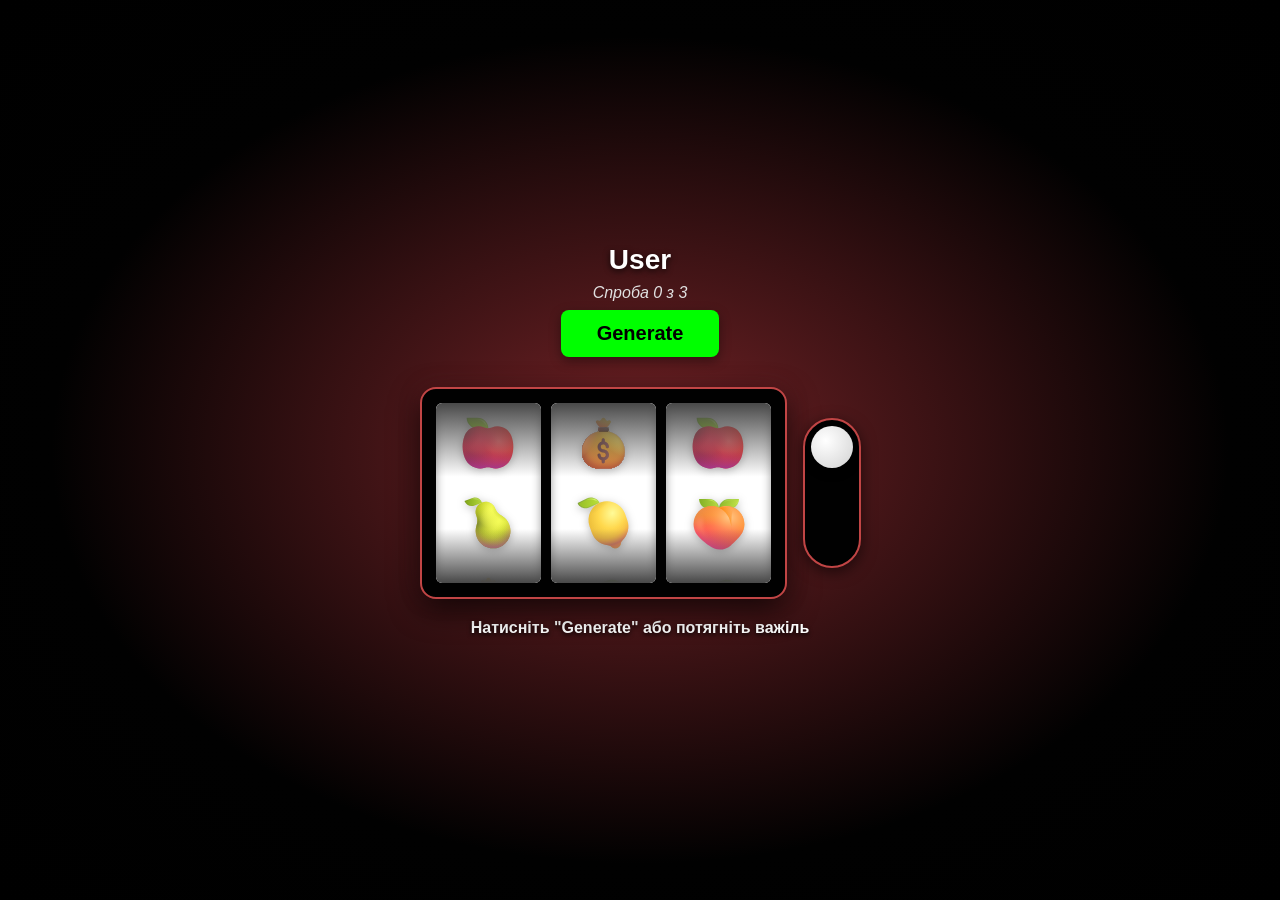
==== lab10/index.html @ eaf652bb "Додано лабораторну роботу № 10 (папка lab10)" ====
<!DOCTYPE html>
<html lang="uk">
<head>
    <meta charset="UTF-8">
    <meta name="viewport" content="width=device-width, initial-scale=1.0">
    <title>Лабораторна робота № 10 — Однорукий бандит</title>
    <link rel="stylesheet" href="style.css">
</head>
<body>
    <div class="game-container">
        <!-- Верхня панель: Гравець та спроби -->
        <div class="top-panel">
            <h1 class="player-title" id="user-name">User</h1>
            <div class="attempt-badge" id="attempt-info">Спроба 0 з 3</div>
            <button id="generate-btn" class="btn-generate">Generate</button>
        </div>

        <!-- Ігровий автомат -->
        <div class="slot-wrapper">
            <!-- Корпус автомата -->
            <div class="slot-machine">
                <!-- 3 барабани -->
                <div class="reel" id="reel-1">
                    <div class="reel-strip" id="strip-1"></div>
                    <div class="reel-shadow"></div>
                </div>
                <div class="reel" id="reel-2">
                    <div class="reel-strip" id="strip-2"></div>
                    <div class="reel-shadow"></div>
                </div>
                <div class="reel" id="reel-3">
                    <div class="reel-strip" id="strip-3"></div>
                    <div class="reel-shadow"></div>
                </div>

                <!-- Лінія виграшу по центру -->
                <div class="payline" id="payline"></div>
            </div>

            <!-- Важіль "Однорукого бандита" -->
            <div class="lever-track" id="lever-track" title="Потягніть важіль!">
                <div class="lever-knob" id="lever-knob"></div>
            </div>
        </div>

        <!-- Статус гри та кнопка перезапуску -->
        <div class="status-box" id="game-status">Натисніть "Generate" або потягніть важіль</div>
        <button id="restart-btn" class="btn-restart" style="display: none;">Грати знову</button>
    </div>

    <script src="script.js"></script>
</body>
</html>
---- lab10/style.css ----
* {
    box-sizing: border-box;
}

body {
    margin: 0;
    padding: 20px;
    font-family: Arial, sans-serif;
    background: radial-gradient(ellipse at center, #752327 0%, #010101 65%, #000000 100%);
    color: #ffffff;
    min-height: 100vh;
    display: flex;
    justify-content: center;
    align-items: center;
}

.game-container {
    max-width: 600px;
    width: 100%;
    text-align: center;
    display: flex;
    flex-direction: column;
    align-items: center;
}

/* Верхня панель */
.top-panel {
    display: flex;
    flex-direction: column;
    align-items: center;
    gap: 8px;
    margin-bottom: 10px;
}

.player-title {
    margin: 0;
    font-size: 28px;
    font-weight: bold;
    color: #ffffff;
    text-shadow: 0 2px 6px rgba(0, 0, 0, 0.8);
}

.attempt-badge {
    font-size: 16px;
    font-style: italic;
    color: #e0e0e0;
}

/* Зелена кнопка Generate */
.btn-generate {
    background-color: #00ff00;
    color: #000000;
    font-size: 20px;
    font-weight: bold;
    font-family: inherit;
    border: none;
    border-radius: 8px;
    padding: 12px 36px;
    cursor: pointer;
    box-shadow: 0 4px 12px rgba(0, 0, 0, 0.4);
    transition: background-color 0.15s, transform 0.1s;
}

.btn-generate:hover {
    background-color: #00dd00;
}

.btn-generate:active {
    transform: scale(0.96);
}

.btn-generate:disabled {
    background-color: #444444;
    color: #888888;
    cursor: not-allowed;
    box-shadow: none;
}

/* Оболонка автомата та важеля */
.slot-wrapper {
    display: flex;
    align-items: center;
    justify-content: center;
    gap: 16px;
    margin: 20px 0;
}

/* Корпус автомата */
.slot-machine {
    background-color: #010101;
    border: 2px solid #C14545;
    border-radius: 16px;
    padding: 14px;
    display: flex;
    gap: 10px;
    position: relative;
    box-shadow: 0 10px 30px rgba(0, 0, 0, 0.8), 0 0 20px rgba(117, 35, 39, 0.4);
}

/* Барабани */
.reel {
    width: 105px;
    height: 180px;
    background-color: #ffffff;
    border-radius: 6px;
    overflow: hidden;
    position: relative;
    box-shadow: inset 0 0 10px rgba(0, 0, 0, 0.4);
    transition: box-shadow 0.3s, transform 0.3s;
}

.reel.winner {
    box-shadow: 0 0 15px #C14545, inset 0 0 10px rgba(193, 69, 69, 0.4);
}

.reel-strip {
    position: absolute;
    top: 0;
    left: 0;
    width: 100%;
    display: flex;
    flex-direction: column;
    align-items: center;
    transition: transform 0.6s cubic-bezier(0.2, 0.8, 0.3, 1);
}

/* Стрічка символів під час прокрутки */
.reel-strip.spinning {
    animation: spinAnimation 0.15s linear infinite;
}

@keyframes spinAnimation {
    0%   { transform: translateY(0); }
    100% { transform: translateY(-80px); }
}

.reel-symbol {
    width: 100%;
    height: 80px;
    display: flex;
    justify-content: center;
    align-items: center;
    flex-shrink: 0;
}

.reel-symbol img {
    width: 58px;
    height: 58px;
    object-fit: contain;
    filter: drop-shadow(0 2px 4px rgba(0, 0, 0, 0.25));
}

/* Градієнт циліндра зверху і знизу */
.reel-shadow {
    position: absolute;
    inset: 0;
    pointer-events: none;
    border-radius: 6px;
    background: linear-gradient(180deg, #494949 0%, rgba(145, 145, 145, 0) 41%, rgba(145, 145, 145, 0) 70%, #494949 100%);
}

/* Лінія виграшу */
.payline {
    position: absolute;
    left: 14px;
    right: 14px;
    top: 50%;
    height: 3px;
    background-color: #C14545;
    box-shadow: 0 0 10px #C14545;
    transform: translateY(-50%);
    pointer-events: none;
    opacity: 0;
    transition: opacity 0.3s ease;
    z-index: 5;
}

.payline.active {
    opacity: 1;
}

/* Важіль */
.lever-track {
    width: 58px;
    height: 150px;
    background-color: #010101;
    border: 2px solid #C14545;
    border-radius: 50px;
    padding: 6px;
    position: relative;
    cursor: pointer;
    user-select: none;
    box-shadow: 0 4px 15px rgba(0, 0, 0, 0.6);
    display: flex;
    flex-direction: column;
}

.lever-knob {
    width: 42px;
    height: 42px;
    border-radius: 50%;
    background: radial-gradient(circle at 35% 35%, #ffffff 0%, #D9D9D9 84%, #9D9D9D 100%);
    box-shadow: 0 4px 8px rgba(0, 0, 0, 0.6);
    transition: transform 0.25s ease;
}

.lever-track.pulled .lever-knob {
    transform: translateY(92px);
}

/* Статус гри */
.status-box {
    font-size: 16px;
    font-weight: bold;
    min-height: 24px;
    margin-bottom: 14px;
    color: #ffffff;
    text-shadow: 0 2px 4px rgba(0, 0, 0, 0.8);
    transition: color 0.2s;
}

/* Кнопка "Грати знову" */
.btn-restart {
    background-color: #C14545;
    color: #ffffff;
    font-size: 15px;
    font-weight: bold;
    font-family: inherit;
    border: none;
    border-radius: 6px;
    padding: 10px 24px;
    cursor: pointer;
    box-shadow: 0 4px 10px rgba(0, 0, 0, 0.4);
    transition: background-color 0.2s;
}

.btn-restart:hover {
    background-color: #752327;
}

/* Адаптивність */
@media (max-width: 540px) {
    .slot-wrapper {
        gap: 10px;
    }

    .slot-machine {
        padding: 10px;
        gap: 6px;
    }

    .reel {
        width: 85px;
        height: 160px;
    }

    .reel-symbol {
        height: 70px;
    }

    .reel-symbol img {
        width: 48px;
        height: 48px;
    }

    .lever-track {
        width: 48px;
        height: 130px;
    }

    .lever-knob {
        width: 34px;
        height: 34px;
    }

    .lever-track.pulled .lever-knob {
        transform: translateY(80px);
    }
}
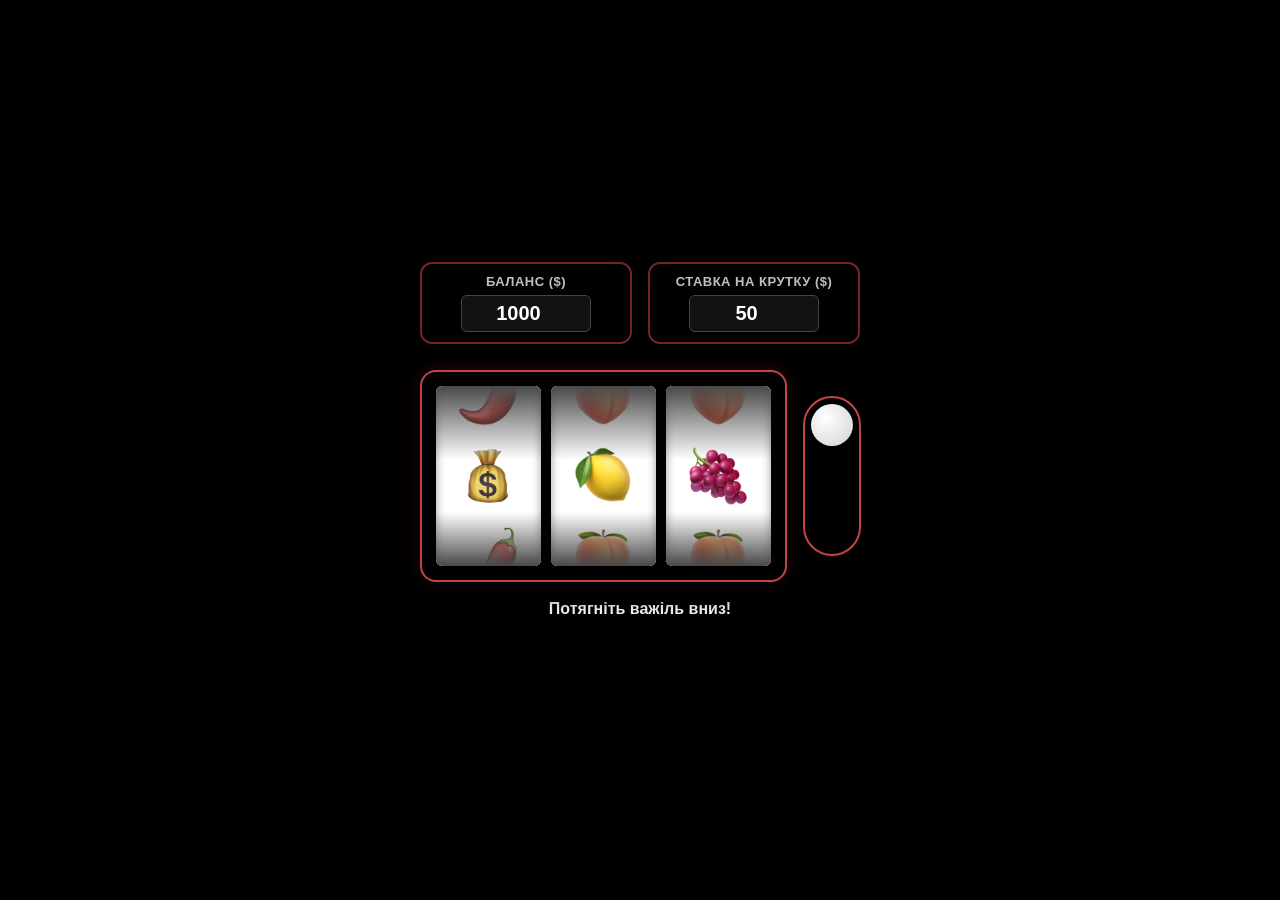
==== commit 5a859198: "Оновлено гру Однорукий бандит (лабораторна №10): баланс, ставка, нова анімація" ====
--- a/lab10/index.html
+++ b/lab10/index.html
@@ -8,18 +8,20 @@
 </head>
 <body>
     <div class="game-container">
-        <!-- Верхня панель: Гравець та спроби -->
-        <div class="top-panel">
-            <h1 class="player-title" id="user-name">User</h1>
-            <div class="attempt-badge" id="attempt-info">Спроба 0 з 3</div>
-            <button id="generate-btn" class="btn-generate">Generate</button>
+
+        <div class="control-panel">
+            <div class="panel-card">
+                <label for="balance-input" class="panel-label">Баланс ($)</label>
+                <input type="number" id="balance-input" class="panel-input" value="1000" min="1" step="10">
+            </div>
+            <div class="panel-card">
+                <label for="bet-input" class="panel-label">Ставка на крутку ($)</label>
+                <input type="number" id="bet-input" class="panel-input" value="50" min="1" step="10">
+            </div>
         </div>
 
-        <!-- Ігровий автомат -->
         <div class="slot-wrapper">
-            <!-- Корпус автомата -->
             <div class="slot-machine">
-                <!-- 3 барабани -->
                 <div class="reel" id="reel-1">
                     <div class="reel-strip" id="strip-1"></div>
                     <div class="reel-shadow"></div>
@@ -32,22 +34,20 @@
                     <div class="reel-strip" id="strip-3"></div>
                     <div class="reel-shadow"></div>
                 </div>
-
-                <!-- Лінія виграшу по центру -->
-                <div class="payline" id="payline"></div>
             </div>
-
-            <!-- Важіль "Однорукого бандита" -->
-            <div class="lever-track" id="lever-track" title="Потягніть важіль!">
+            <div class="lever-track" id="lever-track" title="Потягніть важіль вниз!">
                 <div class="lever-knob" id="lever-knob"></div>
             </div>
         </div>
 
-        <!-- Статус гри та кнопка перезапуску -->
-        <div class="status-box" id="game-status">Натисніть "Generate" або потягніть важіль</div>
-        <button id="restart-btn" class="btn-restart" style="display: none;">Грати знову</button>
+        <div class="status-box" id="game-status">Потягніть важіль вниз!</div>
+
+        <div class="game-over-box" id="game-over-box" style="display: none;">
+            <div class="game-over-title">ПРОГРАНО</div>
+            <button id="reset-balance-btn" class="btn-reset-balance">Поповнити баланс</button>
+        </div>
     </div>
 
     <script src="script.js"></script>
 </body>
-</html>
+</html>
--- a/lab10/style.css
+++ b/lab10/style.css
@@ -6,7 +6,7 @@
     margin: 0;
     padding: 20px;
     font-family: Arial, sans-serif;
-    background: radial-gradient(ellipse at center, #752327 0%, #010101 65%, #000000 100%);
+    background-color: #000000;
     color: #ffffff;
     min-height: 100vh;
     display: flex;
@@ -23,69 +23,70 @@
     align-items: center;
 }
 
-/* Верхня панель */
-.top-panel {
+.control-panel {
+    display: flex;
+    justify-content: center;
+    gap: 16px;
+    margin-bottom: 8px;
+    width: 100%;
+    max-width: 440px;
+}
+
+.panel-card {
+    background-color: #010101;
+    border: 2px solid #752327;
+    border-radius: 12px;
+    padding: 10px 16px;
+    flex: 1;
     display: flex;
     flex-direction: column;
     align-items: center;
-    gap: 8px;
-    margin-bottom: 10px;
-}
-
-.player-title {
-    margin: 0;
-    font-size: 28px;
+    box-shadow: 0 4px 15px rgba(0, 0, 0, 0.6);
+}
+
+.panel-label {
+    font-size: 13px;
+    color: #c0c0c0;
+    margin-bottom: 6px;
     font-weight: bold;
-    color: #ffffff;
-    text-shadow: 0 2px 6px rgba(0, 0, 0, 0.8);
-}
-
-.attempt-badge {
-    font-size: 16px;
-    font-style: italic;
-    color: #e0e0e0;
-}
-
-/* Зелена кнопка Generate */
-.btn-generate {
-    background-color: #00ff00;
-    color: #000000;
+    text-transform: uppercase;
+    letter-spacing: 0.5px;
+}
+
+.panel-input {
+    width: 100%;
+    max-width: 130px;
+    background-color: #121212;
+    border: 1px solid #444;
+    border-radius: 6px;
+    color: #ffffff;
     font-size: 20px;
     font-weight: bold;
+    text-align: center;
+    padding: 6px 10px;
+    outline: none;
     font-family: inherit;
-    border: none;
-    border-radius: 8px;
-    padding: 12px 36px;
-    cursor: pointer;
-    box-shadow: 0 4px 12px rgba(0, 0, 0, 0.4);
-    transition: background-color 0.15s, transform 0.1s;
-}
-
-.btn-generate:hover {
-    background-color: #00dd00;
-}
-
-.btn-generate:active {
-    transform: scale(0.96);
-}
-
-.btn-generate:disabled {
-    background-color: #444444;
-    color: #888888;
+}
+
+.panel-input:focus {
+    border-color: #C14545;
+}
+
+.panel-input.locked {
+    background-color: #0d0d0d;
+    border-color: #333;
+    color: #ffffff;
     cursor: not-allowed;
-    box-shadow: none;
-}
-
-/* Оболонка автомата та важеля */
+}
+
 .slot-wrapper {
     display: flex;
     align-items: center;
     justify-content: center;
     gap: 16px;
-    margin: 20px 0;
-}
-
-/* Корпус автомата */
+    margin: 18px 0;
+}
+
 .slot-machine {
     background-color: #010101;
     border: 2px solid #C14545;
@@ -97,7 +98,6 @@
     box-shadow: 0 10px 30px rgba(0, 0, 0, 0.8), 0 0 20px rgba(117, 35, 39, 0.4);
 }
 
-/* Барабани */
 .reel {
     width: 105px;
     height: 180px;
@@ -106,32 +106,52 @@
     overflow: hidden;
     position: relative;
     box-shadow: inset 0 0 10px rgba(0, 0, 0, 0.4);
-    transition: box-shadow 0.3s, transform 0.3s;
-}
+    transition: box-shadow 0.3s;
+}
+
 
 .reel.winner {
-    box-shadow: 0 0 15px #C14545, inset 0 0 10px rgba(193, 69, 69, 0.4);
+    box-shadow: 0 0 20px #ffffff, inset 0 0 12px rgba(255, 255, 255, 0.5);
 }
 
 .reel-strip {
     position: absolute;
-    top: 0;
+    top: -30px;
     left: 0;
     width: 100%;
     display: flex;
     flex-direction: column;
     align-items: center;
-    transition: transform 0.6s cubic-bezier(0.2, 0.8, 0.3, 1);
-}
-
-/* Стрічка символів під час прокрутки */
+}
+
 .reel-strip.spinning {
-    animation: spinAnimation 0.15s linear infinite;
-}
-
-@keyframes spinAnimation {
-    0%   { transform: translateY(0); }
-    100% { transform: translateY(-80px); }
+    animation: spinTrack 0.18s linear infinite;
+    filter: blur(1.2px);
+}
+
+@keyframes spinTrack {
+    0% {
+        transform: translateY(0);
+    }
+    100% {
+        transform: translateY(-480px);
+    }
+}
+
+.reel-strip.landing {
+    animation: reelBounce 0.35s cubic-bezier(0.15, 0.9, 0.3, 1.2);
+}
+
+@keyframes reelBounce {
+    0% {
+        transform: translateY(-50px);
+    }
+    70% {
+        transform: translateY(6px);
+    }
+    100% {
+        transform: translateY(0);
+    }
 }
 
 .reel-symbol {
@@ -147,10 +167,8 @@
     width: 58px;
     height: 58px;
     object-fit: contain;
-    filter: drop-shadow(0 2px 4px rgba(0, 0, 0, 0.25));
-}
-
-/* Градієнт циліндра зверху і знизу */
+}
+
 .reel-shadow {
     position: absolute;
     inset: 0;
@@ -159,40 +177,23 @@
     background: linear-gradient(180deg, #494949 0%, rgba(145, 145, 145, 0) 41%, rgba(145, 145, 145, 0) 70%, #494949 100%);
 }
 
-/* Лінія виграшу */
-.payline {
-    position: absolute;
-    left: 14px;
-    right: 14px;
-    top: 50%;
-    height: 3px;
-    background-color: #C14545;
-    box-shadow: 0 0 10px #C14545;
-    transform: translateY(-50%);
-    pointer-events: none;
-    opacity: 0;
-    transition: opacity 0.3s ease;
-    z-index: 5;
-}
-
-.payline.active {
-    opacity: 1;
-}
-
-/* Важіль */
 .lever-track {
     width: 58px;
-    height: 150px;
+    height: 160px;
     background-color: #010101;
     border: 2px solid #C14545;
     border-radius: 50px;
     padding: 6px;
     position: relative;
-    cursor: pointer;
     user-select: none;
+    touch-action: none;
     box-shadow: 0 4px 15px rgba(0, 0, 0, 0.6);
-    display: flex;
-    flex-direction: column;
+}
+
+.lever-track.disabled {
+    opacity: 0.4;
+    cursor: not-allowed;
+    pointer-events: none;
 }
 
 .lever-knob {
@@ -201,45 +202,75 @@
     border-radius: 50%;
     background: radial-gradient(circle at 35% 35%, #ffffff 0%, #D9D9D9 84%, #9D9D9D 100%);
     box-shadow: 0 4px 8px rgba(0, 0, 0, 0.6);
+    position: absolute;
+    top: 6px;
+    left: 6px;
+    cursor: grab;
     transition: transform 0.25s ease;
 }
 
-.lever-track.pulled .lever-knob {
-    transform: translateY(92px);
-}
-
-/* Статус гри */
+.lever-knob.dragging {
+    cursor: grabbing;
+    transition: none;
+}
+
 .status-box {
     font-size: 16px;
     font-weight: bold;
     min-height: 24px;
     margin-bottom: 14px;
     color: #ffffff;
-    text-shadow: 0 2px 4px rgba(0, 0, 0, 0.8);
-    transition: color 0.2s;
-}
-
-/* Кнопка "Грати знову" */
-.btn-restart {
+}
+
+.game-over-box {
+    display: flex;
+    flex-direction: column;
+    align-items: center;
+    gap: 12px;
+    margin-top: 4px;
+}
+
+.game-over-title {
+    font-size: 34px;
+    font-weight: 900;
+    letter-spacing: 5px;
+    color: #C14545;
+    text-transform: uppercase;
+    margin: 0;
+}
+
+.btn-reset-balance {
     background-color: #C14545;
     color: #ffffff;
-    font-size: 15px;
+    font-size: 16px;
     font-weight: bold;
     font-family: inherit;
     border: none;
-    border-radius: 6px;
-    padding: 10px 24px;
+    border-radius: 8px;
+    padding: 12px 28px;
     cursor: pointer;
-    box-shadow: 0 4px 10px rgba(0, 0, 0, 0.4);
+    box-shadow: 0 4px 12px rgba(0, 0, 0, 0.5);
     transition: background-color 0.2s;
 }
 
-.btn-restart:hover {
+.btn-reset-balance:hover {
     background-color: #752327;
 }
 
-/* Адаптивність */
 @media (max-width: 540px) {
+    .control-panel {
+        gap: 10px;
+    }
+
+    .panel-card {
+        padding: 8px 12px;
+    }
+
+    .panel-input {
+        font-size: 17px;
+        max-width: 100px;
+    }
+
     .slot-wrapper {
         gap: 10px;
     }
@@ -254,6 +285,10 @@
         height: 160px;
     }
 
+    .reel-strip {
+        top: -25px;
+    }
+
     .reel-symbol {
         height: 70px;
     }
@@ -263,17 +298,18 @@
         height: 48px;
     }
 
+    @keyframes spinTrack {
+        0% { transform: translateY(0); }
+        100% { transform: translateY(-420px); }
+    }
+
     .lever-track {
         width: 48px;
-        height: 130px;
+        height: 136px;
     }
 
     .lever-knob {
         width: 34px;
         height: 34px;
     }
-
-    .lever-track.pulled .lever-knob {
-        transform: translateY(80px);
-    }
-}
+}
